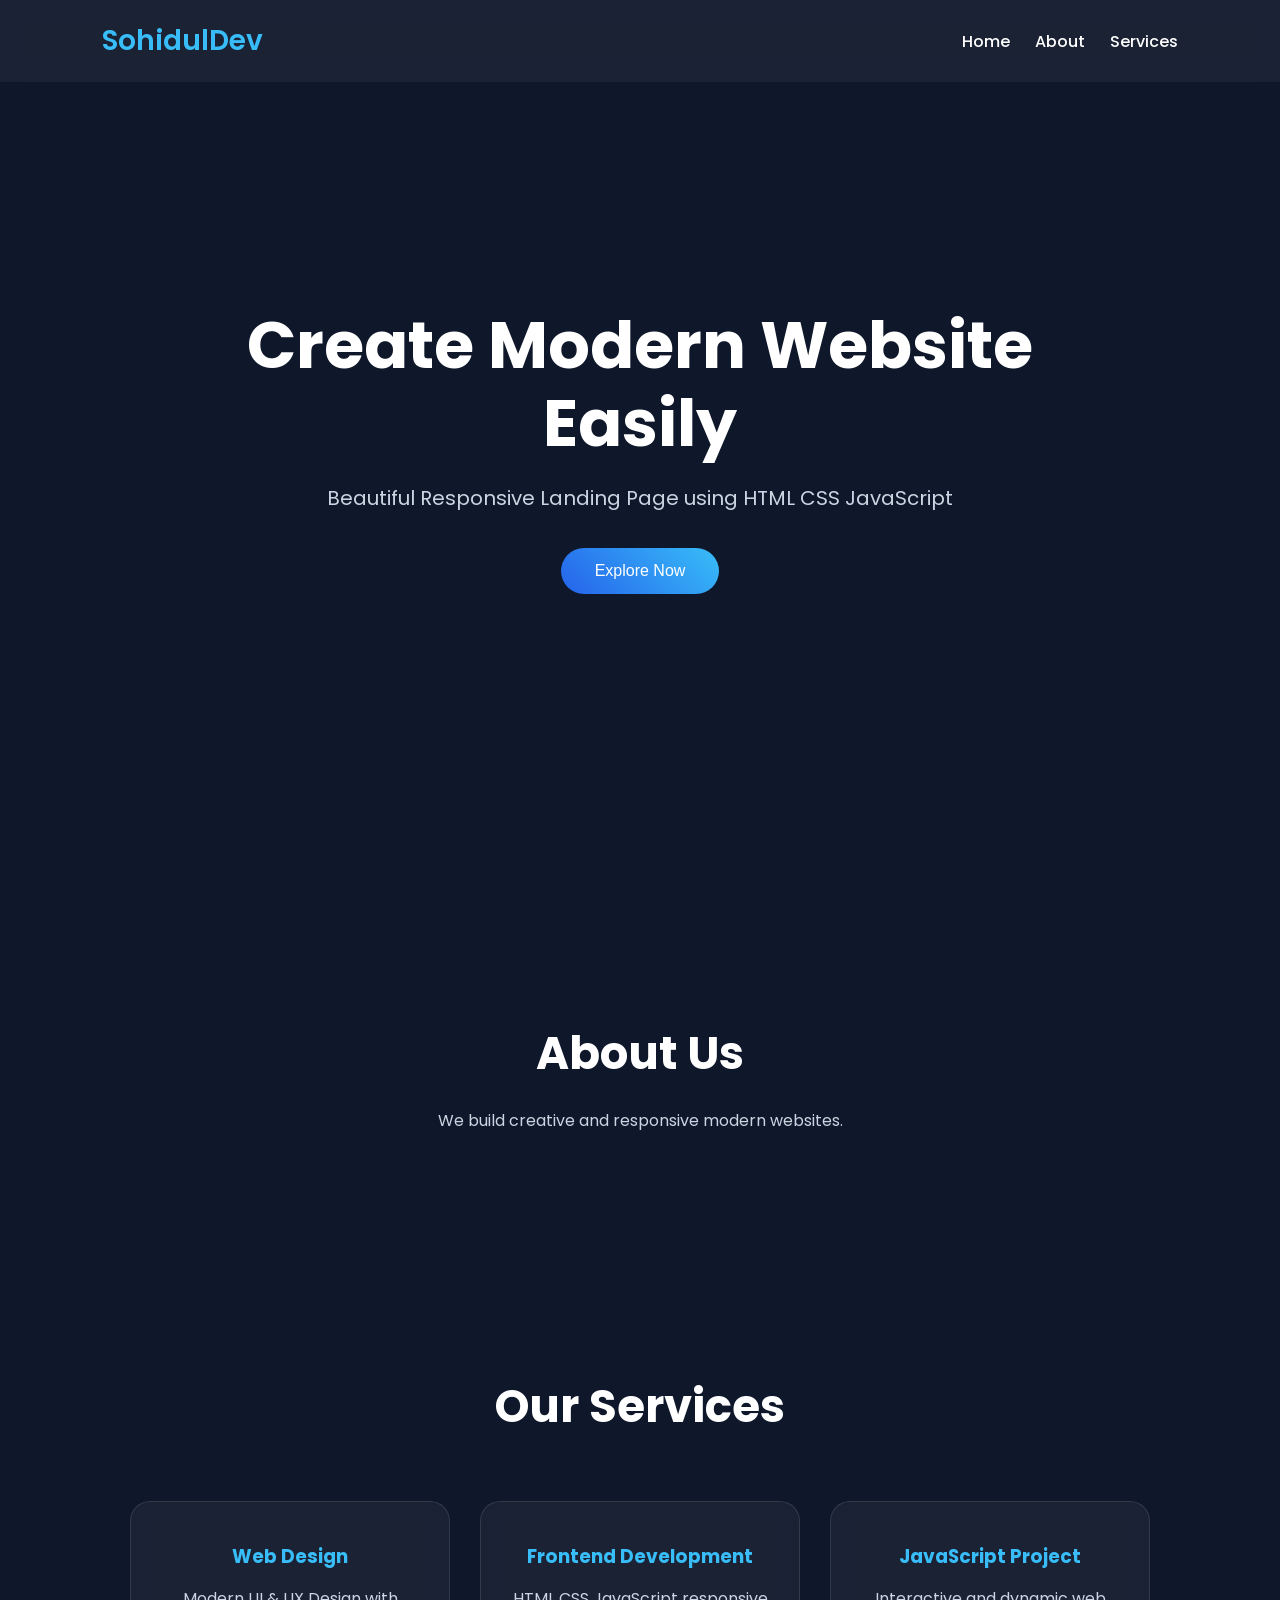
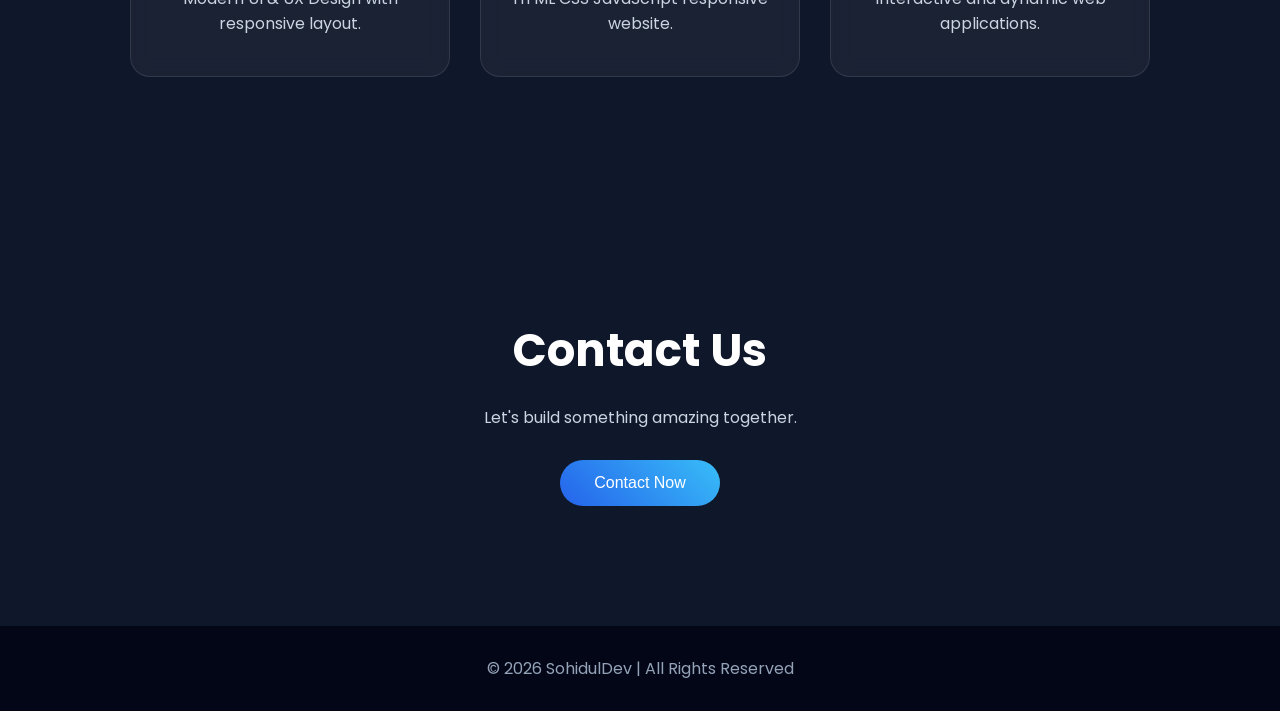
==== index.html @ 282b6bf6 "Create mordern ui desing" ====
<!DOCTYPE html>
<html lang="en">
<head>
  <meta charset="UTF-8" />
  <meta name="viewport" content="width=device-width, initial-scale=1.0"/>
  <title>Modern Landing Page</title>

  <link rel="stylesheet" href="style.css">
</head>
<body>

  <!-- Navbar -->

  <nav class="navbar">

    <div class="logo">SohidulDev</div>

    <ul class="nav-links">
      <li><a href="index.html">Home</a></li>
      <li><a href="about.html">About</a></li>
      <li><a href="services.html">Services</a></li>
    </ul>

  </nav>

  <!-- Hero Section -->

  <section class="hero">

    <div class="hero-content">

      <h1>Create Modern Website Easily</h1>

      <p>
        Beautiful Responsive Landing Page using HTML CSS JavaScript
      </p>

      <button id="mainBtn">
        Explore Now
      </button>

    </div>

  </section>

  <!-- About Section -->

  <section class="about">

    <div class="section-title">
      <h2>About Us</h2>
      <p>
        We build creative and responsive modern websites.
      </p>
    </div>

  </section>

  <!-- Services Section -->

  <section class="services">

    <div class="section-title">
      <h2>Our Services</h2>
    </div>

    <div class="service-container">

      <div class="card">

        <h3>Web Design</h3>

        <p>
          Modern UI & UX Design with responsive layout.
        </p>

      </div>

      <div class="card">

        <h3>Frontend Development</h3>

        <p>
          HTML CSS JavaScript responsive website.
        </p>

      </div>

      <div class="card">

        <h3>JavaScript Project</h3>

        <p>
          Interactive and dynamic web applications.
        </p>

      </div>

    </div>

  </section>

  <!-- Contact Section -->

  <section class="contact">

    <div class="section-title">

      <h2>Contact Us</h2>

      <p>
        Let's build something amazing together.
      </p>

      <button class="contact-btn">
        Contact Now
      </button>

    </div>

  </section>

  <!-- Footer -->

  <footer>

    <p>
      © 2026 SohidulDev | All Rights Reserved
    </p>

  </footer>

  <script src="script.js"></script>

</body>
</html>
---- style.css ----
/* Google Font */

@import url('https://fonts.googleapis.com/css2?family=Poppins:wght@300;400;500;600&display=swap');

/* Reset */

*{
    margin: 0;
    padding: 0;
    box-sizing: border-box;
}

/* Body */

body{
    font-family: 'Poppins', sans-serif;
    background: #0f172a;
    color: white;
    overflow-x: hidden;
}

/* Navbar */

.navbar{
    width: 100%;

    display: flex;
    justify-content: space-between;
    align-items: center;

    padding: 20px 8%;

    position: fixed;
    top: 0;

    background: rgba(255,255,255,0.05);

    backdrop-filter: blur(10px);

    z-index: 1000;
}

.logo{
    font-size: 28px;
    font-weight: 600;
    color: #38bdf8;
}

.nav-links{
    display: flex;
    list-style: none;
    gap: 25px;
}

.nav-links a{
    text-decoration: none;
    color: white;
    transition: 0.3s;
    font-weight: 500;
}

.nav-links a:hover{
    color: #38bdf8;
}

/* Hero */

.hero{
    min-height: 100vh;

    display: flex;
    justify-content: center;
    align-items: center;

    text-align: center;

    padding: 100px 20px;

    background:
    linear-gradient(
        rgba(15,23,42,0.8),
        rgba(15,23,42,0.8)
    ),
    url('https://images.unsplash.com/photo-1518770660439-4636190af475');

    background-size: cover;
    background-position: center;
}

.hero-content{
    max-width: 800px;
}

.hero-content h1{
    font-size: 65px;
    margin-bottom: 20px;
    line-height: 1.2;
}

.hero-content p{
    font-size: 20px;
    color: #cbd5e1;
    margin-bottom: 35px;
}

/* Button */

button{
    padding: 14px 34px;
    border: none;
    border-radius: 50px;

    background: linear-gradient(
        45deg,
        #2563eb,
        #38bdf8
    );

    color: white;
    font-size: 16px;
    font-weight: 500;

    cursor: pointer;

    transition: 0.4s;
}

button:hover{
    transform: translateY(-5px) scale(1.05);

    box-shadow: 0 10px 25px rgba(56,189,248,0.4);
}

/* Sections */

.about,
.services,
.contact{
    padding: 120px 8%;
    text-align: center;
}

.section-title h2{
    font-size: 45px;
    margin-bottom: 20px;
}

.section-title p{
    color: #cbd5e1;
    max-width: 700px;
    margin: auto;
}

/* Service Cards */

.service-container{
    margin-top: 60px;

    display: flex;
    justify-content: center;
    gap: 30px;
    flex-wrap: wrap;
}

.card{
    width: 320px;

    padding: 40px 30px;

    border-radius: 20px;

    background: rgba(255,255,255,0.05);

    backdrop-filter: blur(10px);

    border: 1px solid rgba(255,255,255,0.1);

    transition: 0.4s;
}

.card:hover{
    transform: translateY(-12px);

    box-shadow: 0 10px 30px rgba(56,189,248,0.3);
}

.card h3{
    margin-bottom: 15px;
    color: #38bdf8;
}

.card p{
    color: #cbd5e1;
}

/* Contact */

.contact-btn{
    margin-top: 30px;
}

/* Footer */

footer{
    padding: 30px;

    text-align: center;

    background: #020617;

    color: #94a3b8;
}

/* Extra Pages */

.page-section{
    min-height: 100vh;

    display: flex;
    flex-direction: column;
    justify-content: center;
    align-items: center;

    text-align: center;

    padding: 20px;
}

.page-section h1{
    font-size: 55px;
    margin-bottom: 20px;
}

.page-section p{
    color: #cbd5e1;
    max-width: 700px;
}

/* Responsive */

@media(max-width:768px){

    .navbar{
        flex-direction: column;
        gap: 15px;
    }

    .nav-links{
        flex-direction: column;
        align-items: center;
    }

    .hero-content h1{
        font-size: 40px;
    }

    .hero-content p{
        font-size: 16px;
    }

    .section-title h2{
        font-size: 35px;
    }

    .page-section h1{
        font-size: 38px;
    }

    .card{
        width: 100%;
    }

}
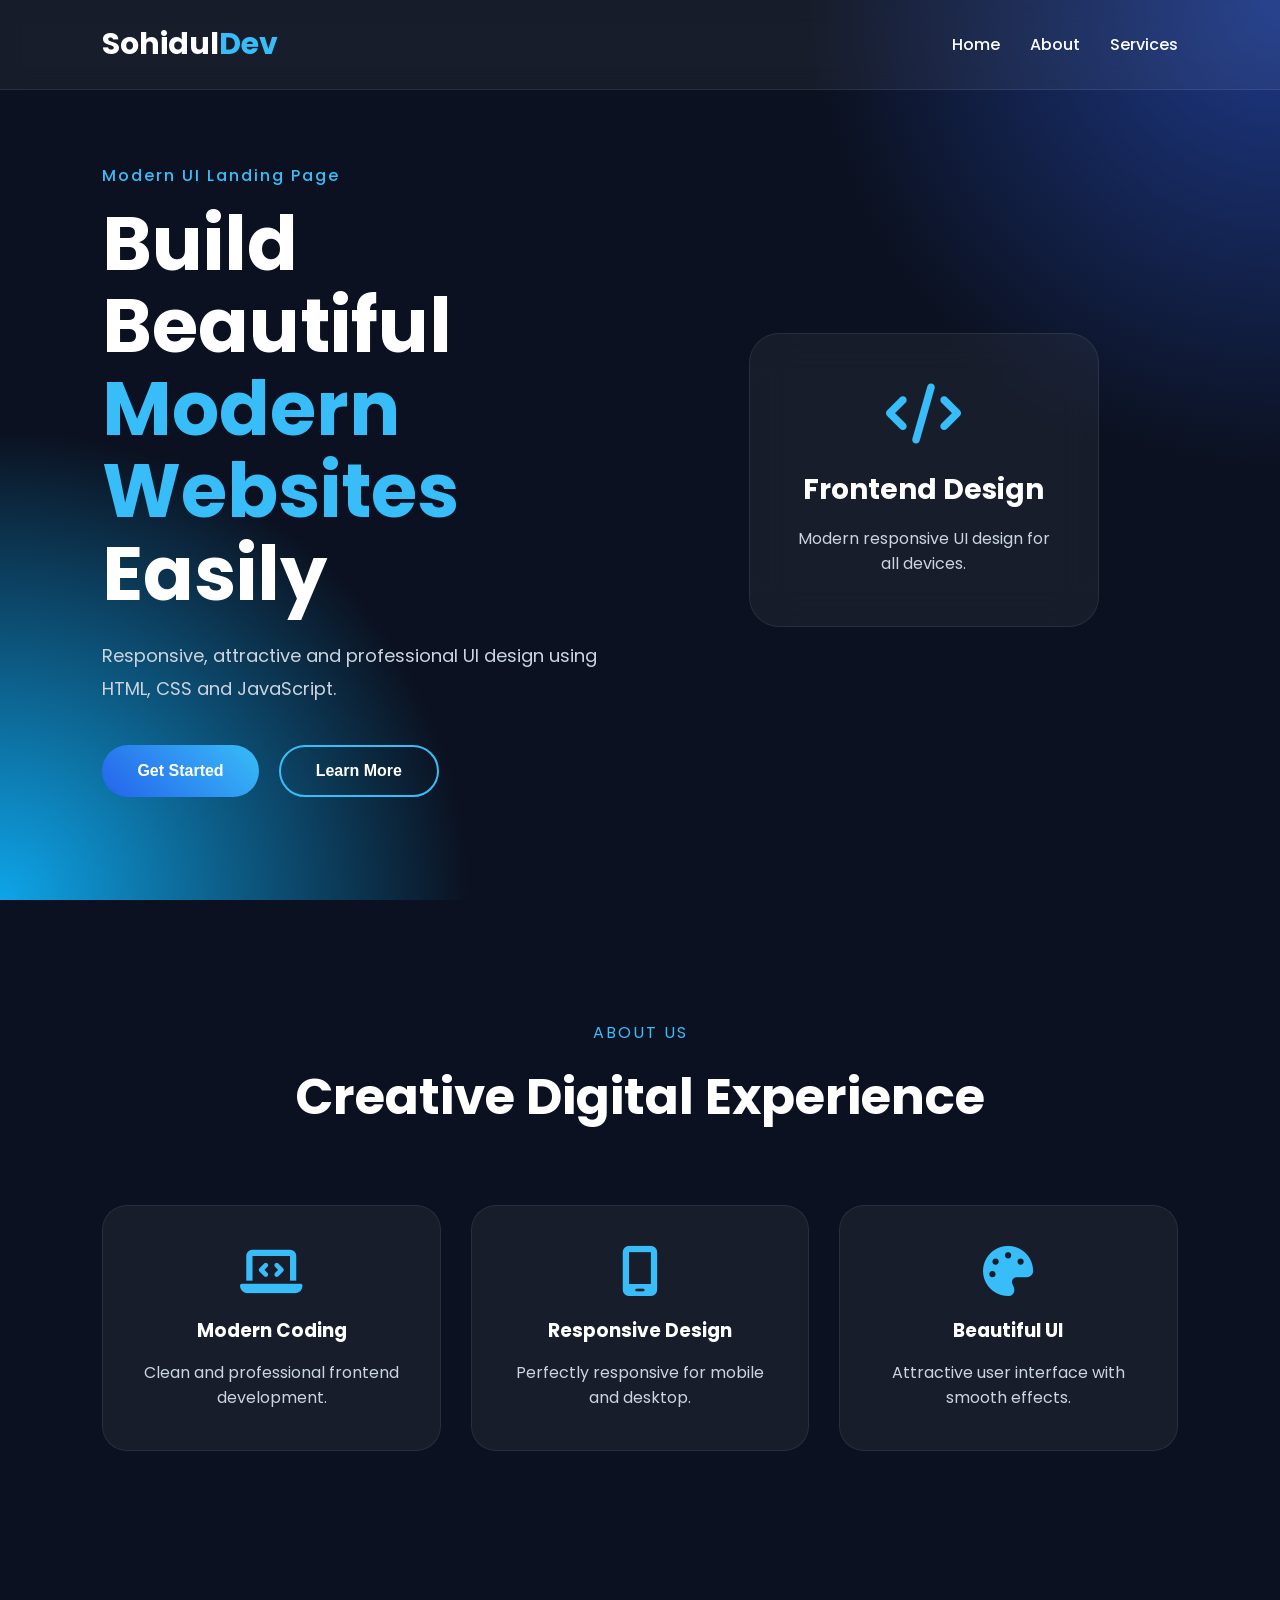
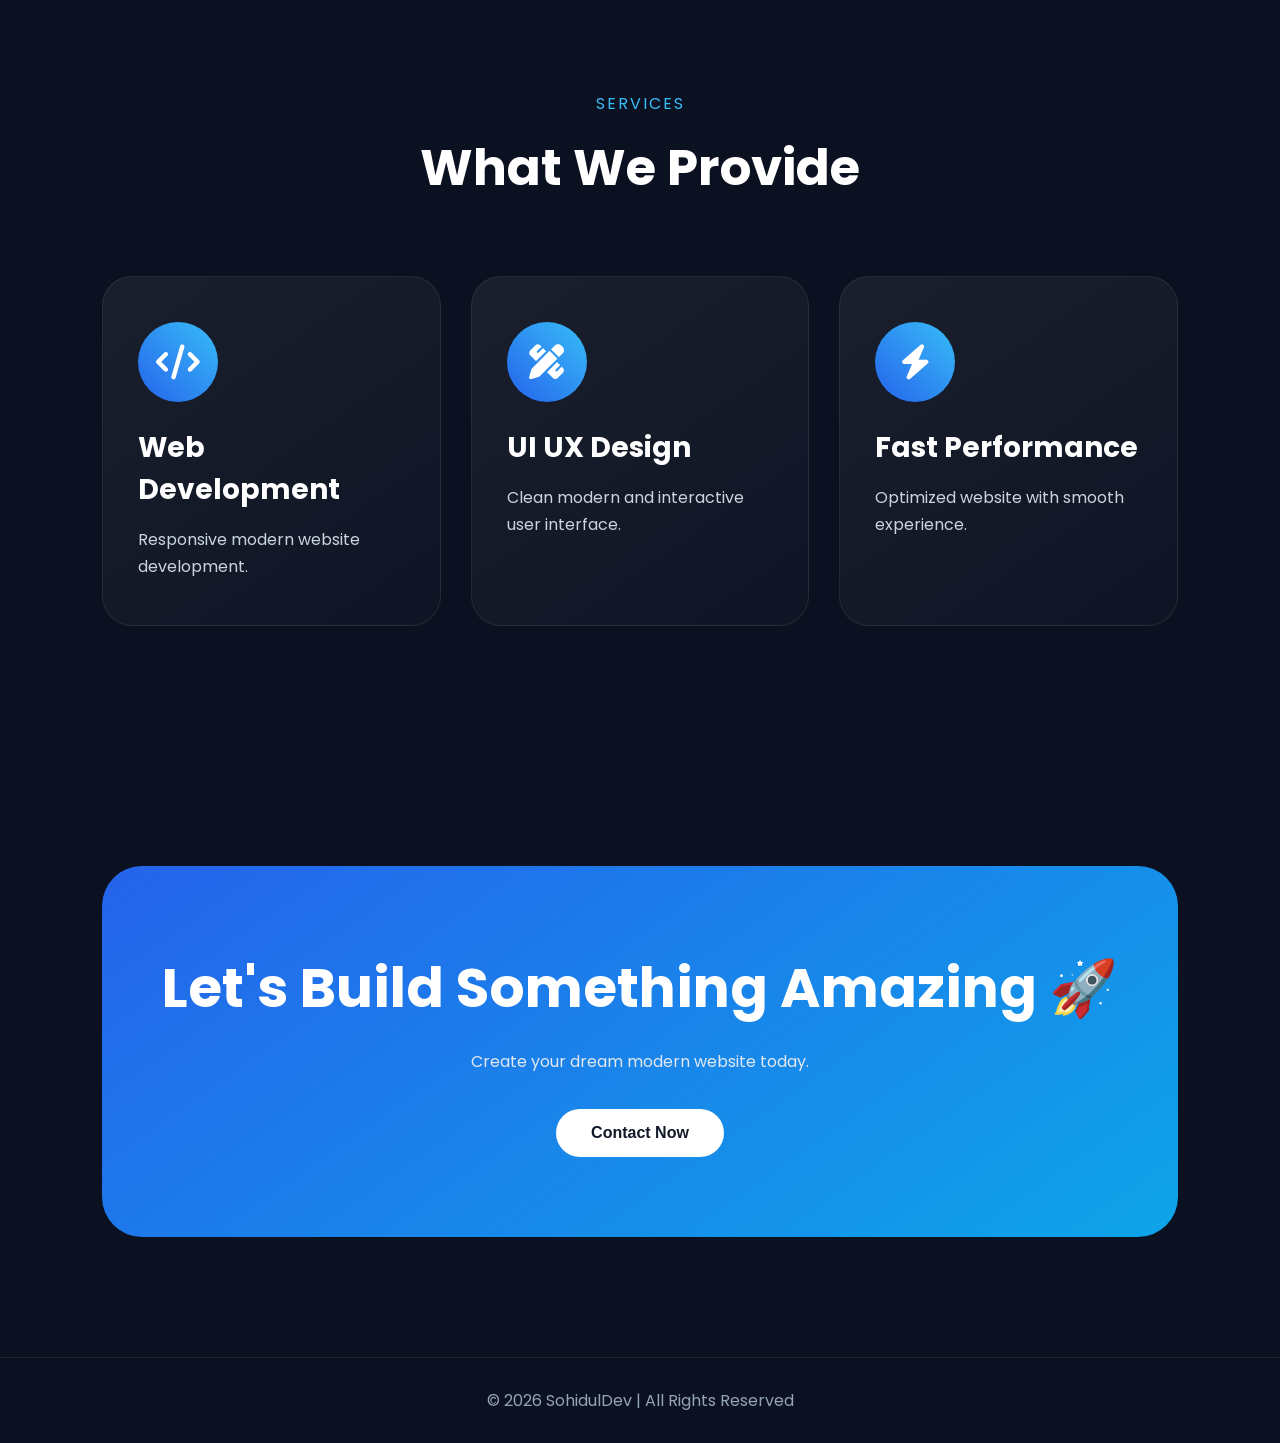
==== commit 26169f2b: "add mordern ui desing" ====
--- a/index.html
+++ b/index.html
@@ -1,115 +1,226 @@
 <!DOCTYPE html>
 <html lang="en">
 <head>
-  <meta charset="UTF-8" />
+  <meta charset="UTF-8"/>
   <meta name="viewport" content="width=device-width, initial-scale=1.0"/>
-  <title>Modern Landing Page</title>
-
+
+  <title>Modern UI Landing Page</title>
+
+  <!-- CSS -->
   <link rel="stylesheet" href="style.css">
+
+  <!-- Icons -->
+  <link
+    rel="stylesheet"
+    href="https://cdnjs.cloudflare.com/ajax/libs/font-awesome/6.5.1/css/all.min.css"
+  />
+
 </head>
 <body>
 
-  <!-- Navbar -->
+  <!-- ================= NAVBAR ================= -->
 
   <nav class="navbar">
 
-    <div class="logo">SohidulDev</div>
+    <div class="logo">
+      Sohidul<span>Dev</span>
+    </div>
 
     <ul class="nav-links">
+
       <li><a href="index.html">Home</a></li>
+
       <li><a href="about.html">About</a></li>
+
       <li><a href="services.html">Services</a></li>
+
     </ul>
 
   </nav>
 
-  <!-- Hero Section -->
+  <!-- ================= HERO ================= -->
 
   <section class="hero">
 
-    <div class="hero-content">
-
-      <h1>Create Modern Website Easily</h1>
+    <div class="hero-left">
+
+      <p class="small-title">
+        Modern UI Landing Page
+      </p>
+
+      <h1>
+        Build Beautiful <span>Modern Websites</span> Easily
+      </h1>
+
+      <p class="hero-text">
+
+        Responsive, attractive and professional UI design using
+        HTML, CSS and JavaScript.
+
+      </p>
+
+      <div class="hero-btns">
+
+        <button id="mainBtn">
+          Get Started
+        </button>
+
+        <button class="secondary-btn">
+          Learn More
+        </button>
+
+      </div>
+
+    </div>
+
+    <div class="hero-right">
+
+      <div class="hero-card">
+
+        <i class="fa-solid fa-code"></i>
+
+        <h3>Frontend Design</h3>
+
+        <p>
+          Modern responsive UI design for all devices.
+        </p>
+
+      </div>
+
+    </div>
+
+  </section>
+
+  <!-- ================= ABOUT ================= -->
+
+  <section class="about">
+
+    <div class="section-top">
+
+      <p>ABOUT US</p>
+
+      <h2>
+        Creative Digital Experience
+      </h2>
+
+    </div>
+
+    <div class="about-container">
+
+      <div class="about-card">
+
+        <i class="fa-solid fa-laptop-code"></i>
+
+        <h3>Modern Coding</h3>
+
+        <p>
+          Clean and professional frontend development.
+        </p>
+
+      </div>
+
+      <div class="about-card">
+
+        <i class="fa-solid fa-mobile-screen"></i>
+
+        <h3>Responsive Design</h3>
+
+        <p>
+          Perfectly responsive for mobile and desktop.
+        </p>
+
+      </div>
+
+      <div class="about-card">
+
+        <i class="fa-solid fa-palette"></i>
+
+        <h3>Beautiful UI</h3>
+
+        <p>
+          Attractive user interface with smooth effects.
+        </p>
+
+      </div>
+
+    </div>
+
+  </section>
+
+  <!-- ================= SERVICES ================= -->
+
+  <section class="services">
+
+    <div class="section-top">
+
+      <p>SERVICES</p>
+
+      <h2>
+        What We Provide
+      </h2>
+
+    </div>
+
+    <div class="service-container">
+
+      <div class="service-card">
+
+        <div class="service-icon">
+          <i class="fa-solid fa-code"></i>
+        </div>
+
+        <h3>Web Development</h3>
+
+        <p>
+          Responsive modern website development.
+        </p>
+
+      </div>
+
+      <div class="service-card">
+
+        <div class="service-icon">
+          <i class="fa-solid fa-pen-ruler"></i>
+        </div>
+
+        <h3>UI UX Design</h3>
+
+        <p>
+          Clean modern and interactive user interface.
+        </p>
+
+      </div>
+
+      <div class="service-card">
+
+        <div class="service-icon">
+          <i class="fa-solid fa-bolt"></i>
+        </div>
+
+        <h3>Fast Performance</h3>
+
+        <p>
+          Optimized website with smooth experience.
+        </p>
+
+      </div>
+
+    </div>
+
+  </section>
+
+  <!-- ================= CONTACT ================= -->
+
+  <section class="contact">
+
+    <div class="contact-box">
+
+      <h2>
+        Let's Build Something Amazing 🚀
+      </h2>
 
       <p>
-        Beautiful Responsive Landing Page using HTML CSS JavaScript
-      </p>
-
-      <button id="mainBtn">
-        Explore Now
-      </button>
-
-    </div>
-
-  </section>
-
-  <!-- About Section -->
-
-  <section class="about">
-
-    <div class="section-title">
-      <h2>About Us</h2>
-      <p>
-        We build creative and responsive modern websites.
-      </p>
-    </div>
-
-  </section>
-
-  <!-- Services Section -->
-
-  <section class="services">
-
-    <div class="section-title">
-      <h2>Our Services</h2>
-    </div>
-
-    <div class="service-container">
-
-      <div class="card">
-
-        <h3>Web Design</h3>
-
-        <p>
-          Modern UI & UX Design with responsive layout.
-        </p>
-
-      </div>
-
-      <div class="card">
-
-        <h3>Frontend Development</h3>
-
-        <p>
-          HTML CSS JavaScript responsive website.
-        </p>
-
-      </div>
-
-      <div class="card">
-
-        <h3>JavaScript Project</h3>
-
-        <p>
-          Interactive and dynamic web applications.
-        </p>
-
-      </div>
-
-    </div>
-
-  </section>
-
-  <!-- Contact Section -->
-
-  <section class="contact">
-
-    <div class="section-title">
-
-      <h2>Contact Us</h2>
-
-      <p>
-        Let's build something amazing together.
+        Create your dream modern website today.
       </p>
 
       <button class="contact-btn">
@@ -120,7 +231,7 @@
 
   </section>
 
-  <!-- Footer -->
+  <!-- ================= FOOTER ================= -->
 
   <footer>
 
@@ -130,6 +241,7 @@
 
   </footer>
 
+  <!-- JS -->
   <script src="script.js"></script>
 
 </body>
--- a/style.css
+++ b/style.css
@@ -1,6 +1,6 @@
 /* Google Font */
 
-@import url('https://fonts.googleapis.com/css2?family=Poppins:wght@300;400;500;600&display=swap');
+@import url('https://fonts.googleapis.com/css2?family=Poppins:wght@300;400;500;600;700&display=swap');
 
 /* Reset */
 
@@ -14,11 +14,17 @@
 
 body{
     font-family: 'Poppins', sans-serif;
-    background: #0f172a;
+    background: #0b1120;
     color: white;
     overflow-x: hidden;
 }
 
+/* Smooth Scroll */
+
+html{
+    scroll-behavior: smooth;
+}
+
 /* Navbar */
 
 .navbar{
@@ -28,35 +34,40 @@
     justify-content: space-between;
     align-items: center;
 
-    padding: 20px 8%;
+    padding: 22px 8%;
 
     position: fixed;
     top: 0;
 
+    z-index: 1000;
+
     background: rgba(255,255,255,0.05);
 
-    backdrop-filter: blur(10px);
-
-    z-index: 1000;
+    backdrop-filter: blur(12px);
+
+    border-bottom: 1px solid rgba(255,255,255,0.08);
 }
 
 .logo{
-    font-size: 28px;
-    font-weight: 600;
+    font-size: 30px;
+    font-weight: 700;
+}
+
+.logo span{
     color: #38bdf8;
 }
 
 .nav-links{
     display: flex;
+    gap: 30px;
     list-style: none;
-    gap: 25px;
 }
 
 .nav-links a{
     text-decoration: none;
     color: white;
+    font-weight: 500;
     transition: 0.3s;
-    font-weight: 500;
 }
 
 .nav-links a:hover{
@@ -68,147 +79,294 @@
 .hero{
     min-height: 100vh;
 
+    padding: 140px 8% 80px;
+
+    display: flex;
+    justify-content: space-between;
+    align-items: center;
+    gap: 60px;
+
+    background:
+    radial-gradient(circle at top right,#1e3a8a,transparent 30%),
+    radial-gradient(circle at bottom left,#0ea5e9,transparent 30%);
+}
+
+.hero-left{
+    flex: 1;
+}
+
+.small-title{
+    color: #38bdf8;
+    margin-bottom: 15px;
+    font-weight: 500;
+    letter-spacing: 2px;
+}
+
+.hero-left h1{
+    font-size: 75px;
+    line-height: 1.1;
+    margin-bottom: 25px;
+}
+
+.hero-left h1 span{
+    color: #38bdf8;
+}
+
+.hero-text{
+    color: #cbd5e1;
+    max-width: 650px;
+    line-height: 1.8;
+    margin-bottom: 40px;
+    font-size: 18px;
+}
+
+/* Buttons */
+
+.hero-btns{
+    display: flex;
+    gap: 20px;
+    flex-wrap: wrap;
+}
+
+button{
+    padding: 15px 35px;
+    border: none;
+    border-radius: 60px;
+
+    font-size: 16px;
+    font-weight: 600;
+
+    cursor: pointer;
+
+    transition: 0.4s;
+}
+
+#mainBtn{
+    background: linear-gradient(45deg,#2563eb,#38bdf8);
+    color: white;
+}
+
+.secondary-btn{
+    background: transparent;
+    border: 2px solid #38bdf8;
+    color: white;
+}
+
+button:hover{
+    transform: translateY(-6px);
+}
+
+#mainBtn:hover{
+    box-shadow: 0 10px 30px rgba(56,189,248,0.4);
+}
+
+/* Hero Right */
+
+.hero-right{
+    flex: 1;
+
     display: flex;
     justify-content: center;
-    align-items: center;
-
-    text-align: center;
-
-    padding: 100px 20px;
-
-    background:
-    linear-gradient(
-        rgba(15,23,42,0.8),
-        rgba(15,23,42,0.8)
-    ),
-    url('https://images.unsplash.com/photo-1518770660439-4636190af475');
-
-    background-size: cover;
-    background-position: center;
-}
-
-.hero-content{
-    max-width: 800px;
-}
-
-.hero-content h1{
-    font-size: 65px;
-    margin-bottom: 20px;
-    line-height: 1.2;
-}
-
-.hero-content p{
-    font-size: 20px;
+}
+
+.hero-card{
+    width: 350px;
+
+    background: rgba(255,255,255,0.05);
+
+    padding: 50px 40px;
+
+    border-radius: 30px;
+
+    backdrop-filter: blur(20px);
+
+    border: 1px solid rgba(255,255,255,0.08);
+
+    text-align: center;
+
+    transition: 0.4s;
+}
+
+.hero-card:hover{
+    transform: rotate(-2deg) translateY(-10px);
+}
+
+.hero-card i{
+    font-size: 60px;
+    color: #38bdf8;
+    margin-bottom: 25px;
+}
+
+.hero-card h3{
+    font-size: 28px;
+    margin-bottom: 15px;
+}
+
+.hero-card p{
     color: #cbd5e1;
-    margin-bottom: 35px;
-}
-
-/* Button */
-
-button{
-    padding: 14px 34px;
-    border: none;
-    border-radius: 50px;
-
-    background: linear-gradient(
-        45deg,
-        #2563eb,
-        #38bdf8
-    );
-
-    color: white;
-    font-size: 16px;
-    font-weight: 500;
-
-    cursor: pointer;
-
-    transition: 0.4s;
-}
-
-button:hover{
-    transform: translateY(-5px) scale(1.05);
-
-    box-shadow: 0 10px 25px rgba(56,189,248,0.4);
-}
-
-/* Sections */
+}
+
+/* Common Section */
 
 .about,
 .services,
 .contact{
     padding: 120px 8%;
-    text-align: center;
-}
-
-.section-title h2{
-    font-size: 45px;
+}
+
+.section-top{
+    text-align: center;
+    margin-bottom: 70px;
+}
+
+.section-top p{
+    color: #38bdf8;
+    margin-bottom: 15px;
+    letter-spacing: 2px;
+}
+
+.section-top h2{
+    font-size: 50px;
+}
+
+/* About Cards */
+
+.about-container{
+    display: grid;
+    grid-template-columns: repeat(3,1fr);
+    gap: 30px;
+}
+
+.about-card{
+    background: rgba(255,255,255,0.05);
+
+    padding: 40px 30px;
+
+    border-radius: 25px;
+
+    text-align: center;
+
+    transition: 0.4s;
+
+    border: 1px solid rgba(255,255,255,0.08);
+}
+
+.about-card:hover{
+    transform: translateY(-12px);
+    box-shadow: 0 15px 30px rgba(56,189,248,0.15);
+}
+
+.about-card i{
+    font-size: 50px;
+    color: #38bdf8;
     margin-bottom: 20px;
 }
 
-.section-title p{
+.about-card h3{
+    margin-bottom: 15px;
+}
+
+.about-card p{
     color: #cbd5e1;
-    max-width: 700px;
-    margin: auto;
-}
-
-/* Service Cards */
+}
+
+/* Services */
 
 .service-container{
-    margin-top: 60px;
+    display: grid;
+    grid-template-columns: repeat(3,1fr);
+    gap: 30px;
+}
+
+.service-card{
+    background: linear-gradient(
+        145deg,
+        rgba(255,255,255,0.06),
+        rgba(255,255,255,0.02)
+    );
+
+    padding: 45px 35px;
+
+    border-radius: 30px;
+
+    transition: 0.4s;
+
+    border: 1px solid rgba(255,255,255,0.08);
+}
+
+.service-card:hover{
+    transform: translateY(-15px);
+
+    box-shadow: 0 20px 40px rgba(14,165,233,0.2);
+}
+
+.service-icon{
+    width: 80px;
+    height: 80px;
 
     display: flex;
     justify-content: center;
-    gap: 30px;
-    flex-wrap: wrap;
-}
-
-.card{
-    width: 320px;
-
-    padding: 40px 30px;
-
-    border-radius: 20px;
-
-    background: rgba(255,255,255,0.05);
-
-    backdrop-filter: blur(10px);
-
-    border: 1px solid rgba(255,255,255,0.1);
-
-    transition: 0.4s;
-}
-
-.card:hover{
-    transform: translateY(-12px);
-
-    box-shadow: 0 10px 30px rgba(56,189,248,0.3);
-}
-
-.card h3{
+    align-items: center;
+
+    border-radius: 50%;
+
+    background: linear-gradient(45deg,#2563eb,#38bdf8);
+
+    margin-bottom: 25px;
+}
+
+.service-icon i{
+    font-size: 35px;
+}
+
+.service-card h3{
     margin-bottom: 15px;
-    color: #38bdf8;
-}
-
-.card p{
+    font-size: 28px;
+}
+
+.service-card p{
     color: #cbd5e1;
+    line-height: 1.7;
 }
 
 /* Contact */
 
+.contact-box{
+    background: linear-gradient(
+        145deg,
+        #2563eb,
+        #0ea5e9
+    );
+
+    padding: 80px 40px;
+
+    border-radius: 40px;
+
+    text-align: center;
+}
+
+.contact-box h2{
+    font-size: 55px;
+    margin-bottom: 20px;
+}
+
+.contact-box p{
+    margin-bottom: 35px;
+    color: #e2e8f0;
+}
+
 .contact-btn{
-    margin-top: 30px;
+    background: white;
+    color: #111827;
 }
 
 /* Footer */
 
 footer{
     padding: 30px;
-
-    text-align: center;
-
-    background: #020617;
-
+    text-align: center;
     color: #94a3b8;
+    border-top: 1px solid rgba(255,255,255,0.08);
 }
 
 /* Extra Pages */
@@ -217,32 +375,59 @@
     min-height: 100vh;
 
     display: flex;
-    flex-direction: column;
     justify-content: center;
     align-items: center;
-
-    text-align: center;
-
-    padding: 20px;
+    flex-direction: column;
+
+    text-align: center;
+
+    padding: 120px 20px;
 }
 
 .page-section h1{
-    font-size: 55px;
+    font-size: 70px;
     margin-bottom: 20px;
 }
 
 .page-section p{
+    max-width: 700px;
     color: #cbd5e1;
-    max-width: 700px;
+    line-height: 1.8;
 }
 
 /* Responsive */
+
+@media(max-width:1100px){
+
+    .hero{
+        flex-direction: column;
+        text-align: center;
+    }
+
+    .hero-left h1{
+        font-size: 60px;
+    }
+
+    .hero-text{
+        margin: auto auto 40px;
+    }
+
+    .hero-btns{
+        justify-content: center;
+    }
+
+    .about-container,
+    .service-container{
+        grid-template-columns: repeat(2,1fr);
+    }
+
+}
 
 @media(max-width:768px){
 
     .navbar{
         flex-direction: column;
-        gap: 15px;
+        gap: 20px;
     }
 
     .nav-links{
@@ -250,24 +435,29 @@
         align-items: center;
     }
 
-    .hero-content h1{
-        font-size: 40px;
-    }
-
-    .hero-content p{
-        font-size: 16px;
-    }
-
-    .section-title h2{
-        font-size: 35px;
+    .hero-left h1{
+        font-size: 45px;
+    }
+
+    .hero-card{
+        width: 100%;
+    }
+
+    .section-top h2{
+        font-size: 38px;
+    }
+
+    .contact-box h2{
+        font-size: 38px;
+    }
+
+    .about-container,
+    .service-container{
+        grid-template-columns: 1fr;
     }
 
     .page-section h1{
-        font-size: 38px;
-    }
-
-    .card{
-        width: 100%;
+        font-size: 45px;
     }
 
 }
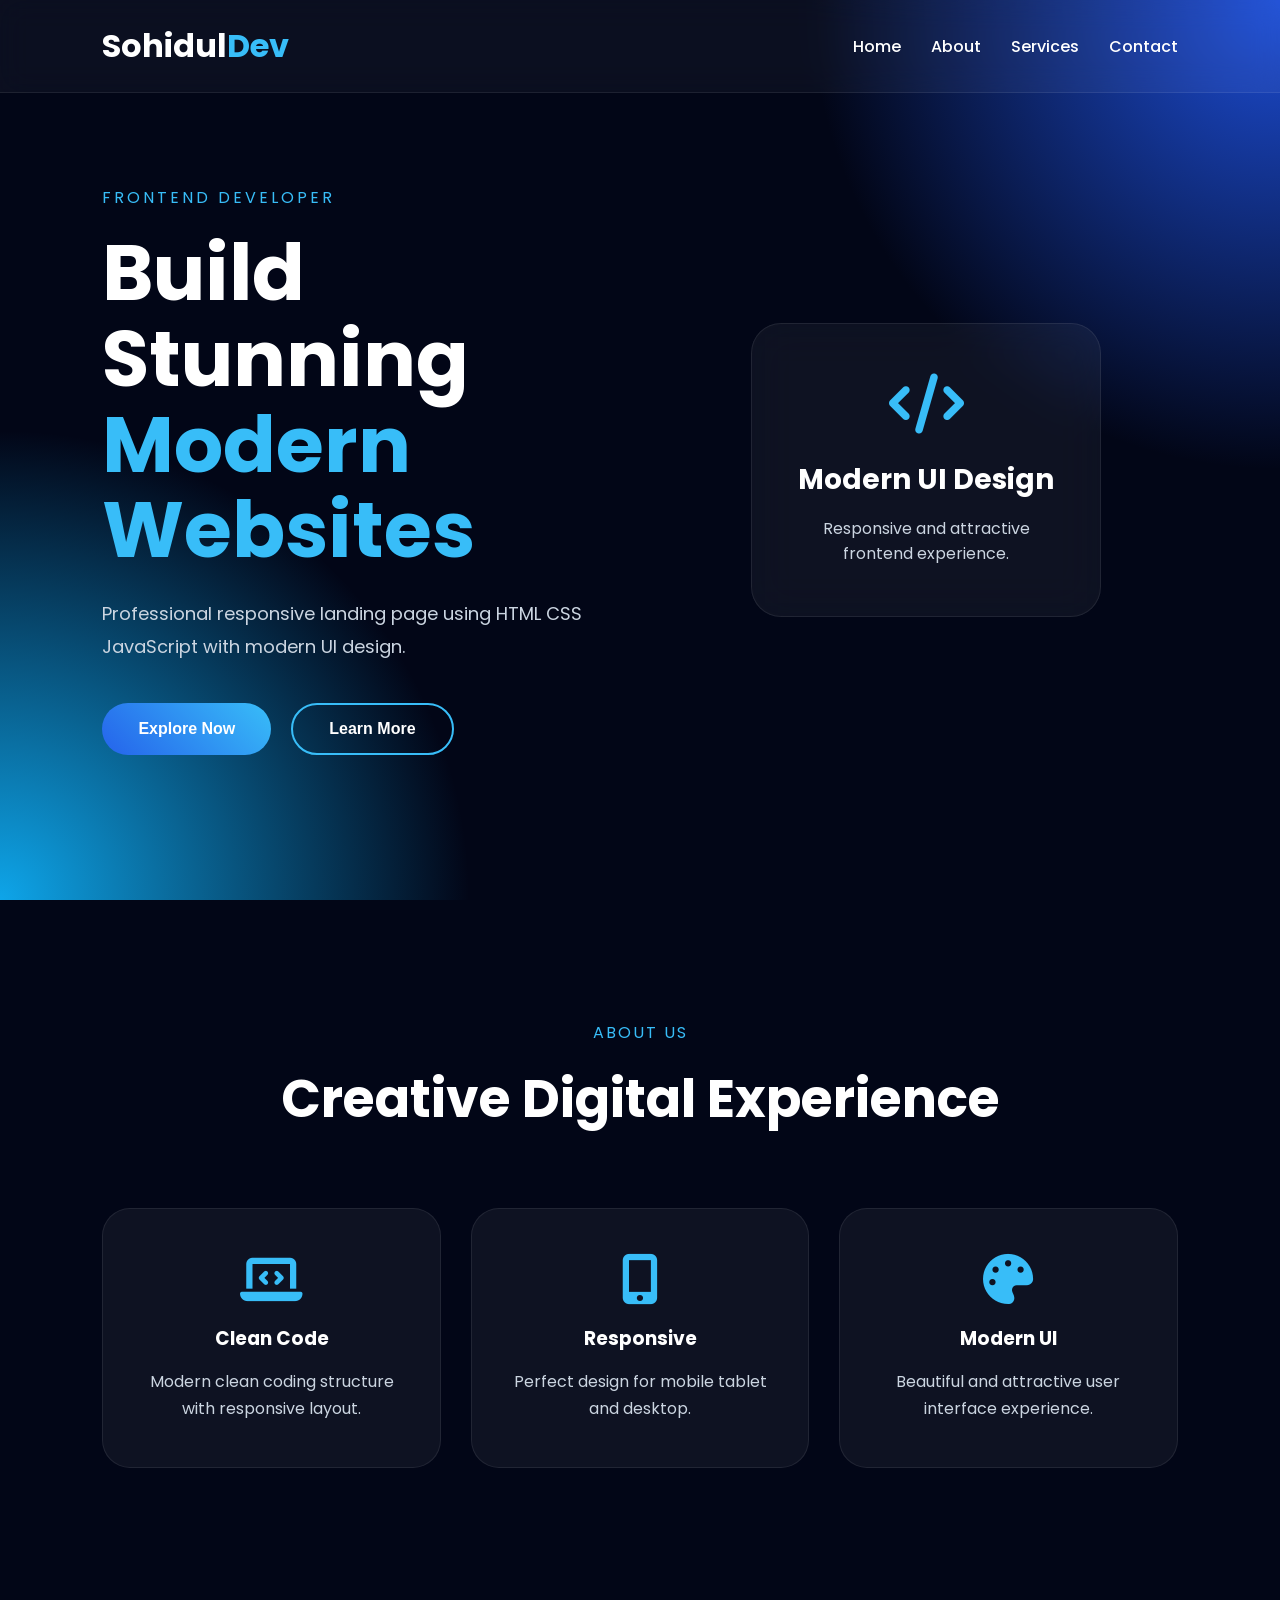
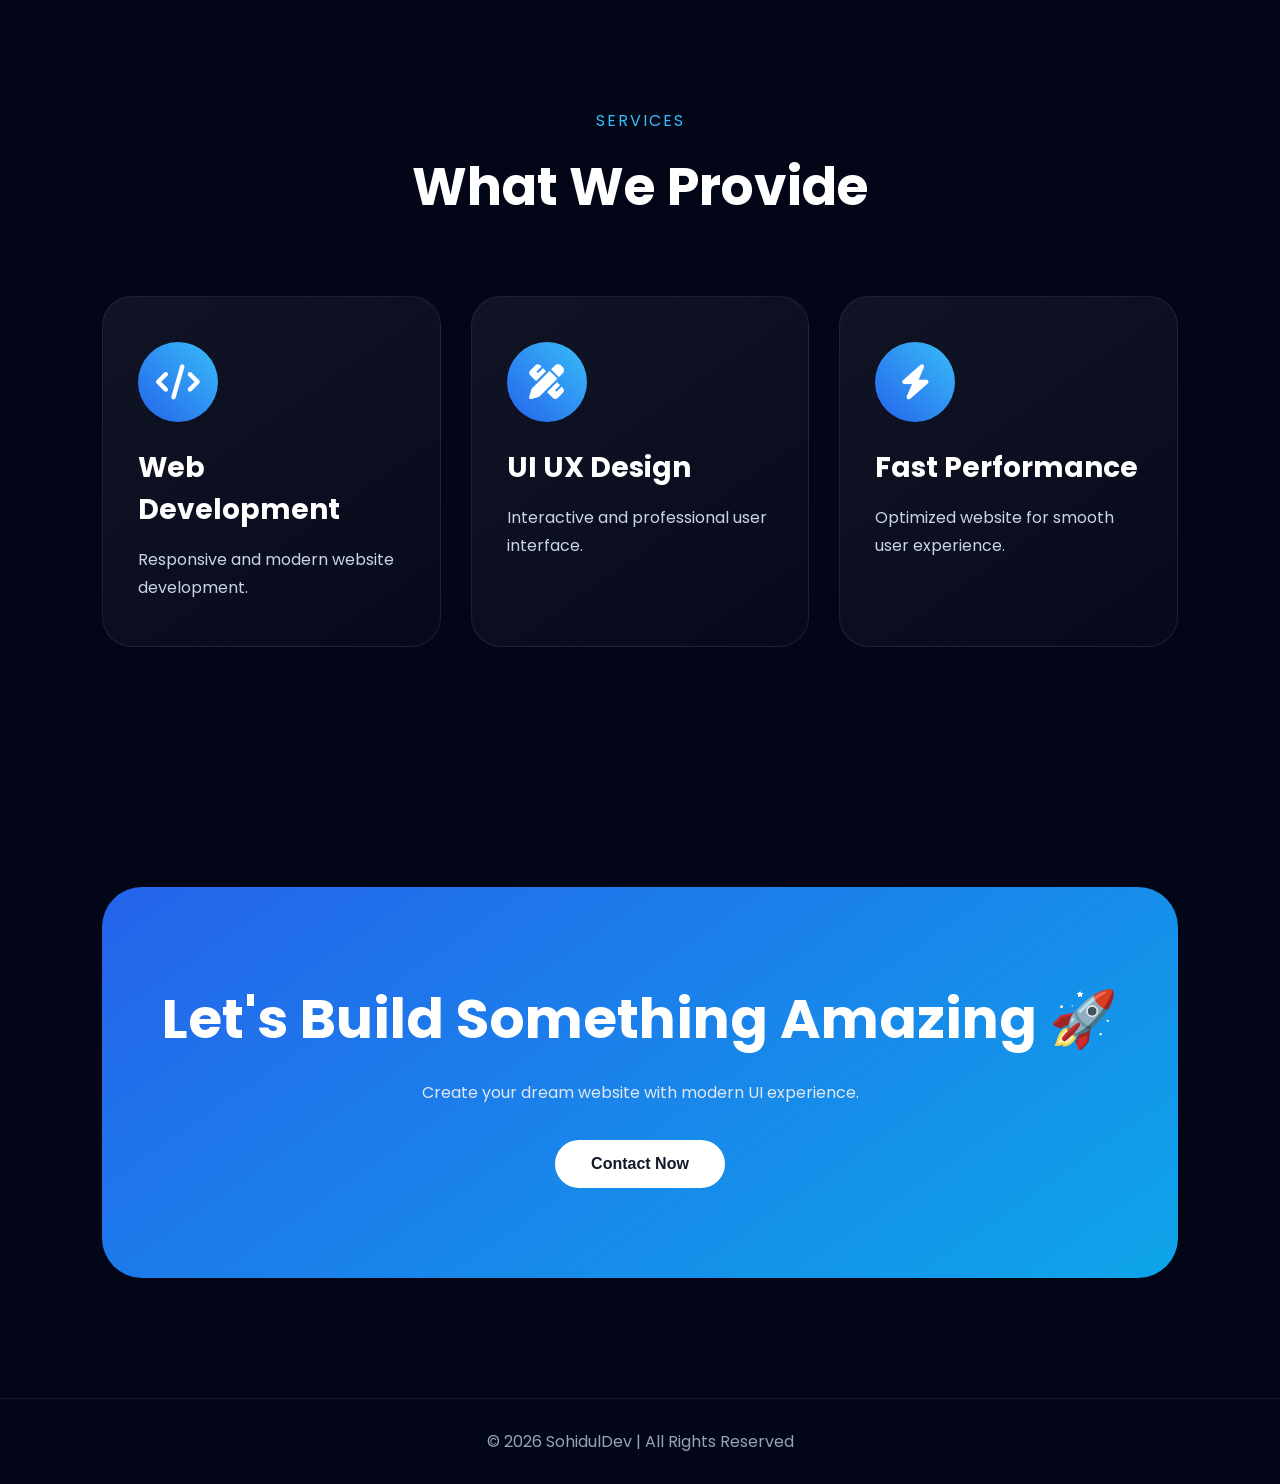
==== commit b51fd50f: "Complete landing page" ====
--- a/index.html
+++ b/index.html
@@ -1,248 +1,253 @@
 <!DOCTYPE html>
 <html lang="en">
+
 <head>
-  <meta charset="UTF-8"/>
-  <meta name="viewport" content="width=device-width, initial-scale=1.0"/>
-
-  <title>Modern UI Landing Page</title>
-
-  <!-- CSS -->
-  <link rel="stylesheet" href="style.css">
-
-  <!-- Icons -->
-  <link
-    rel="stylesheet"
-    href="https://cdnjs.cloudflare.com/ajax/libs/font-awesome/6.5.1/css/all.min.css"
-  />
+
+    <meta charset="UTF-8" />
+
+    <meta name="viewport" content="width=device-width, initial-scale=1.0" />
+
+    <title>Modern Landing Page</title>
+
+    <!-- CSS -->
+    <link rel="stylesheet" href="style.css" />
+
+    <!-- ICON -->
+    <link rel="stylesheet"
+        href="https://cdnjs.cloudflare.com/ajax/libs/font-awesome/6.5.1/css/all.min.css" />
 
 </head>
+
 <body>
 
-  <!-- ================= NAVBAR ================= -->
-
-  <nav class="navbar">
-
-    <div class="logo">
-      Sohidul<span>Dev</span>
-    </div>
-
-    <ul class="nav-links">
-
-      <li><a href="index.html">Home</a></li>
-
-      <li><a href="about.html">About</a></li>
-
-      <li><a href="services.html">Services</a></li>
-
-    </ul>
-
-  </nav>
-
-  <!-- ================= HERO ================= -->
-
-  <section class="hero">
-
-    <div class="hero-left">
-
-      <p class="small-title">
-        Modern UI Landing Page
-      </p>
-
-      <h1>
-        Build Beautiful <span>Modern Websites</span> Easily
-      </h1>
-
-      <p class="hero-text">
-
-        Responsive, attractive and professional UI design using
-        HTML, CSS and JavaScript.
-
-      </p>
-
-      <div class="hero-btns">
-
-        <button id="mainBtn">
-          Get Started
-        </button>
-
-        <button class="secondary-btn">
-          Learn More
-        </button>
-
-      </div>
-
-    </div>
-
-    <div class="hero-right">
-
-      <div class="hero-card">
-
-        <i class="fa-solid fa-code"></i>
-
-        <h3>Frontend Design</h3>
+    <!-- ================= NAVBAR ================= -->
+
+    <nav class="navbar">
+
+        <div class="logo">
+            Sohidul<span>Dev</span>
+        </div>
+
+        <ul class="nav-links">
+
+            <li><a href="#">Home</a></li>
+
+            <li><a href="#about">About</a></li>
+
+            <li><a href="#services">Services</a></li>
+
+            <li><a href="#contact">Contact</a></li>
+
+        </ul>
+
+    </nav>
+
+    <!-- ================= HERO ================= -->
+
+    <section class="hero">
+
+        <div class="hero-left">
+
+            <p class="mini-title">
+                FRONTEND DEVELOPER
+            </p>
+
+            <h1>
+                Build Stunning <span>Modern Websites</span>
+            </h1>
+
+            <p class="hero-text">
+
+                Professional responsive landing page using
+                HTML CSS JavaScript with modern UI design.
+
+            </p>
+
+            <div class="hero-btns">
+
+                <button id="mainBtn">
+                    Explore Now
+                </button>
+
+                <button class="outline-btn">
+                    Learn More
+                </button>
+
+            </div>
+
+        </div>
+
+        <div class="hero-right">
+
+            <div class="floating-card">
+
+                <i class="fa-solid fa-code"></i>
+
+                <h3>Modern UI Design</h3>
+
+                <p>
+                    Responsive and attractive frontend experience.
+                </p>
+
+            </div>
+
+        </div>
+
+    </section>
+
+    <!-- ================= ABOUT ================= -->
+
+    <section id="about" class="about reveal">
+
+        <div class="section-title">
+
+            <p>ABOUT US</p>
+
+            <h2>
+                Creative Digital Experience
+            </h2>
+
+        </div>
+
+        <div class="about-container">
+
+            <div class="about-card">
+
+                <i class="fa-solid fa-laptop-code"></i>
+
+                <h3>Clean Code</h3>
+
+                <p>
+                    Modern clean coding structure with responsive layout.
+                </p>
+
+            </div>
+
+            <div class="about-card">
+
+                <i class="fa-solid fa-mobile-screen-button"></i>
+
+                <h3>Responsive</h3>
+
+                <p>
+                    Perfect design for mobile tablet and desktop.
+                </p>
+
+            </div>
+
+            <div class="about-card">
+
+                <i class="fa-solid fa-palette"></i>
+
+                <h3>Modern UI</h3>
+
+                <p>
+                    Beautiful and attractive user interface experience.
+                </p>
+
+            </div>
+
+        </div>
+
+    </section>
+
+    <!-- ================= SERVICES ================= -->
+
+    <section id="services" class="services reveal">
+
+        <div class="section-title">
+
+            <p>SERVICES</p>
+
+            <h2>
+                What We Provide
+            </h2>
+
+        </div>
+
+        <div class="service-container">
+
+            <div class="service-card">
+
+                <div class="icon-box">
+                    <i class="fa-solid fa-code"></i>
+                </div>
+
+                <h3>Web Development</h3>
+
+                <p>
+                    Responsive and modern website development.
+                </p>
+
+            </div>
+
+            <div class="service-card">
+
+                <div class="icon-box">
+                    <i class="fa-solid fa-pen-ruler"></i>
+                </div>
+
+                <h3>UI UX Design</h3>
+
+                <p>
+                    Interactive and professional user interface.
+                </p>
+
+            </div>
+
+            <div class="service-card">
+
+                <div class="icon-box">
+                    <i class="fa-solid fa-bolt"></i>
+                </div>
+
+                <h3>Fast Performance</h3>
+
+                <p>
+                    Optimized website for smooth user experience.
+                </p>
+
+            </div>
+
+        </div>
+
+    </section>
+
+    <!-- ================= CONTACT ================= -->
+
+    <section id="contact" class="contact reveal">
+
+        <div class="contact-box">
+
+            <h2>
+                Let's Build Something Amazing 🚀
+            </h2>
+
+            <p>
+                Create your dream website with modern UI experience.
+            </p>
+
+            <button class="contact-btn">
+                Contact Now
+            </button>
+
+        </div>
+
+    </section>
+
+    <!-- ================= FOOTER ================= -->
+
+    <footer>
 
         <p>
-          Modern responsive UI design for all devices.
+            © 2026 SohidulDev | All Rights Reserved
         </p>
 
-      </div>
-
-    </div>
-
-  </section>
-
-  <!-- ================= ABOUT ================= -->
-
-  <section class="about">
-
-    <div class="section-top">
-
-      <p>ABOUT US</p>
-
-      <h2>
-        Creative Digital Experience
-      </h2>
-
-    </div>
-
-    <div class="about-container">
-
-      <div class="about-card">
-
-        <i class="fa-solid fa-laptop-code"></i>
-
-        <h3>Modern Coding</h3>
-
-        <p>
-          Clean and professional frontend development.
-        </p>
-
-      </div>
-
-      <div class="about-card">
-
-        <i class="fa-solid fa-mobile-screen"></i>
-
-        <h3>Responsive Design</h3>
-
-        <p>
-          Perfectly responsive for mobile and desktop.
-        </p>
-
-      </div>
-
-      <div class="about-card">
-
-        <i class="fa-solid fa-palette"></i>
-
-        <h3>Beautiful UI</h3>
-
-        <p>
-          Attractive user interface with smooth effects.
-        </p>
-
-      </div>
-
-    </div>
-
-  </section>
-
-  <!-- ================= SERVICES ================= -->
-
-  <section class="services">
-
-    <div class="section-top">
-
-      <p>SERVICES</p>
-
-      <h2>
-        What We Provide
-      </h2>
-
-    </div>
-
-    <div class="service-container">
-
-      <div class="service-card">
-
-        <div class="service-icon">
-          <i class="fa-solid fa-code"></i>
-        </div>
-
-        <h3>Web Development</h3>
-
-        <p>
-          Responsive modern website development.
-        </p>
-
-      </div>
-
-      <div class="service-card">
-
-        <div class="service-icon">
-          <i class="fa-solid fa-pen-ruler"></i>
-        </div>
-
-        <h3>UI UX Design</h3>
-
-        <p>
-          Clean modern and interactive user interface.
-        </p>
-
-      </div>
-
-      <div class="service-card">
-
-        <div class="service-icon">
-          <i class="fa-solid fa-bolt"></i>
-        </div>
-
-        <h3>Fast Performance</h3>
-
-        <p>
-          Optimized website with smooth experience.
-        </p>
-
-      </div>
-
-    </div>
-
-  </section>
-
-  <!-- ================= CONTACT ================= -->
-
-  <section class="contact">
-
-    <div class="contact-box">
-
-      <h2>
-        Let's Build Something Amazing 🚀
-      </h2>
-
-      <p>
-        Create your dream modern website today.
-      </p>
-
-      <button class="contact-btn">
-        Contact Now
-      </button>
-
-    </div>
-
-  </section>
-
-  <!-- ================= FOOTER ================= -->
-
-  <footer>
-
-    <p>
-      © 2026 SohidulDev | All Rights Reserved
-    </p>
-
-  </footer>
-
-  <!-- JS -->
-  <script src="script.js"></script>
+    </footer>
+
+    <!-- JS -->
+    <script src="script.js"></script>
 
 </body>
+
 </html>
--- a/style.css
+++ b/style.css
@@ -1,8 +1,8 @@
-/* Google Font */
-
-@import url('https://fonts.googleapis.com/css2?family=Poppins:wght@300;400;500;600;700&display=swap');
-
-/* Reset */
+/* GOOGLE FONT */
+
+@import url('https://fonts.googleapis.com/css2?family=Poppins:wght@300;400;500;600;700;800&display=swap');
+
+/* RESET */
 
 *{
     margin: 0;
@@ -10,22 +10,22 @@
     box-sizing: border-box;
 }
 
-/* Body */
+/* BODY */
 
 body{
     font-family: 'Poppins', sans-serif;
-    background: #0b1120;
+    background: #020617;
     color: white;
     overflow-x: hidden;
 }
 
-/* Smooth Scroll */
+/* SMOOTH SCROLL */
 
 html{
     scroll-behavior: smooth;
 }
 
-/* Navbar */
+/* NAVBAR */
 
 .navbar{
     width: 100%;
@@ -41,15 +41,15 @@
 
     z-index: 1000;
 
-    background: rgba(255,255,255,0.05);
-
-    backdrop-filter: blur(12px);
+    backdrop-filter: blur(14px);
+
+    background: rgba(255,255,255,0.04);
 
     border-bottom: 1px solid rgba(255,255,255,0.08);
 }
 
 .logo{
-    font-size: 30px;
+    font-size: 32px;
     font-weight: 700;
 }
 
@@ -59,8 +59,8 @@
 
 .nav-links{
     display: flex;
+    list-style: none;
     gap: 30px;
-    list-style: none;
 }
 
 .nav-links a{
@@ -74,20 +74,20 @@
     color: #38bdf8;
 }
 
-/* Hero */
+/* HERO */
 
 .hero{
     min-height: 100vh;
 
-    padding: 140px 8% 80px;
+    padding: 140px 8% 100px;
 
     display: flex;
     justify-content: space-between;
     align-items: center;
-    gap: 60px;
+    gap: 70px;
 
     background:
-    radial-gradient(circle at top right,#1e3a8a,transparent 30%),
+    radial-gradient(circle at top right,#1d4ed8,transparent 30%),
     radial-gradient(circle at bottom left,#0ea5e9,transparent 30%);
 }
 
@@ -95,15 +95,14 @@
     flex: 1;
 }
 
-.small-title{
-    color: #38bdf8;
-    margin-bottom: 15px;
-    font-weight: 500;
-    letter-spacing: 2px;
+.mini-title{
+    color: #38bdf8;
+    letter-spacing: 3px;
+    margin-bottom: 20px;
 }
 
 .hero-left h1{
-    font-size: 75px;
+    font-size: 78px;
     line-height: 1.1;
     margin-bottom: 25px;
 }
@@ -114,13 +113,13 @@
 
 .hero-text{
     color: #cbd5e1;
+    line-height: 1.8;
     max-width: 650px;
-    line-height: 1.8;
     margin-bottom: 40px;
     font-size: 18px;
 }
 
-/* Buttons */
+/* BUTTON */
 
 .hero-btns{
     display: flex;
@@ -129,14 +128,15 @@
 }
 
 button{
-    padding: 15px 35px;
+    padding: 15px 36px;
+
     border: none;
-    border-radius: 60px;
+    border-radius: 50px;
+
+    cursor: pointer;
 
     font-size: 16px;
     font-weight: 600;
-
-    cursor: pointer;
 
     transition: 0.4s;
 }
@@ -146,21 +146,21 @@
     color: white;
 }
 
-.secondary-btn{
+.outline-btn{
     background: transparent;
     border: 2px solid #38bdf8;
     color: white;
 }
 
 button:hover{
-    transform: translateY(-6px);
+    transform: translateY(-5px);
 }
 
 #mainBtn:hover{
     box-shadow: 0 10px 30px rgba(56,189,248,0.4);
 }
 
-/* Hero Right */
+/* HERO CARD */
 
 .hero-right{
     flex: 1;
@@ -169,13 +169,13 @@
     justify-content: center;
 }
 
-.hero-card{
+.floating-card{
     width: 350px;
 
+    padding: 50px 40px;
+
     background: rgba(255,255,255,0.05);
 
-    padding: 50px 40px;
-
     border-radius: 30px;
 
     backdrop-filter: blur(20px);
@@ -184,29 +184,49 @@
 
     text-align: center;
 
-    transition: 0.4s;
-}
-
-.hero-card:hover{
-    transform: rotate(-2deg) translateY(-10px);
-}
-
-.hero-card i{
+    transition: 0.5s;
+
+    animation: float 3s ease-in-out infinite;
+}
+
+.floating-card:hover{
+    transform: rotate(-3deg);
+}
+
+.floating-card i{
     font-size: 60px;
     color: #38bdf8;
     margin-bottom: 25px;
 }
 
-.hero-card h3{
+.floating-card h3{
     font-size: 28px;
     margin-bottom: 15px;
 }
 
-.hero-card p{
+.floating-card p{
     color: #cbd5e1;
 }
 
-/* Common Section */
+/* FLOAT */
+
+@keyframes float{
+
+    0%{
+        transform: translateY(0px);
+    }
+
+    50%{
+        transform: translateY(-15px);
+    }
+
+    100%{
+        transform: translateY(0px);
+    }
+
+}
+
+/* COMMON SECTION */
 
 .about,
 .services,
@@ -214,22 +234,22 @@
     padding: 120px 8%;
 }
 
-.section-top{
+.section-title{
     text-align: center;
     margin-bottom: 70px;
 }
 
-.section-top p{
+.section-title p{
     color: #38bdf8;
     margin-bottom: 15px;
     letter-spacing: 2px;
 }
 
-.section-top h2{
-    font-size: 50px;
-}
-
-/* About Cards */
+.section-title h2{
+    font-size: 52px;
+}
+
+/* ABOUT */
 
 .about-container{
     display: grid;
@@ -240,20 +260,21 @@
 .about-card{
     background: rgba(255,255,255,0.05);
 
-    padding: 40px 30px;
-
-    border-radius: 25px;
+    padding: 45px 35px;
+
+    border-radius: 28px;
+
+    border: 1px solid rgba(255,255,255,0.08);
 
     text-align: center;
 
     transition: 0.4s;
-
-    border: 1px solid rgba(255,255,255,0.08);
 }
 
 .about-card:hover{
-    transform: translateY(-12px);
-    box-shadow: 0 15px 30px rgba(56,189,248,0.15);
+    transform: translateY(-15px);
+
+    box-shadow: 0 20px 40px rgba(56,189,248,0.15);
 }
 
 .about-card i{
@@ -268,9 +289,10 @@
 
 .about-card p{
     color: #cbd5e1;
-}
-
-/* Services */
+    line-height: 1.7;
+}
+
+/* SERVICES */
 
 .service-container{
     display: grid;
@@ -289,9 +311,9 @@
 
     border-radius: 30px;
 
+    border: 1px solid rgba(255,255,255,0.08);
+
     transition: 0.4s;
-
-    border: 1px solid rgba(255,255,255,0.08);
 }
 
 .service-card:hover{
@@ -300,7 +322,7 @@
     box-shadow: 0 20px 40px rgba(14,165,233,0.2);
 }
 
-.service-icon{
+.icon-box{
     width: 80px;
     height: 80px;
 
@@ -315,7 +337,7 @@
     margin-bottom: 25px;
 }
 
-.service-icon i{
+.icon-box i{
     font-size: 35px;
 }
 
@@ -329,7 +351,7 @@
     line-height: 1.7;
 }
 
-/* Contact */
+/* CONTACT */
 
 .contact-box{
     background: linear-gradient(
@@ -338,7 +360,7 @@
         #0ea5e9
     );
 
-    padding: 80px 40px;
+    padding: 90px 40px;
 
     border-radius: 40px;
 
@@ -351,8 +373,8 @@
 }
 
 .contact-box p{
+    color: #e2e8f0;
     margin-bottom: 35px;
-    color: #e2e8f0;
 }
 
 .contact-btn{
@@ -360,7 +382,7 @@
     color: #111827;
 }
 
-/* Footer */
+/* FOOTER */
 
 footer{
     padding: 30px;
@@ -369,33 +391,20 @@
     border-top: 1px solid rgba(255,255,255,0.08);
 }
 
-/* Extra Pages */
-
-.page-section{
-    min-height: 100vh;
-
-    display: flex;
-    justify-content: center;
-    align-items: center;
-    flex-direction: column;
-
-    text-align: center;
-
-    padding: 120px 20px;
-}
-
-.page-section h1{
-    font-size: 70px;
-    margin-bottom: 20px;
-}
-
-.page-section p{
-    max-width: 700px;
-    color: #cbd5e1;
-    line-height: 1.8;
-}
-
-/* Responsive */
+/* SCROLL ANIMATION */
+
+.reveal{
+    opacity: 0;
+    transform: translateY(100px);
+    transition: 1s;
+}
+
+.reveal.active{
+    opacity: 1;
+    transform: translateY(0);
+}
+
+/* RESPONSIVE */
 
 @media(max-width:1100px){
 
@@ -436,19 +445,19 @@
     }
 
     .hero-left h1{
-        font-size: 45px;
-    }
-
-    .hero-card{
-        width: 100%;
-    }
-
-    .section-top h2{
+        font-size: 42px;
+    }
+
+    .section-title h2{
         font-size: 38px;
     }
 
     .contact-box h2{
         font-size: 38px;
+    }
+
+    .floating-card{
+        width: 100%;
     }
 
     .about-container,
@@ -456,8 +465,4 @@
         grid-template-columns: 1fr;
     }
 
-    .page-section h1{
-        font-size: 45px;
-    }
-
 }
